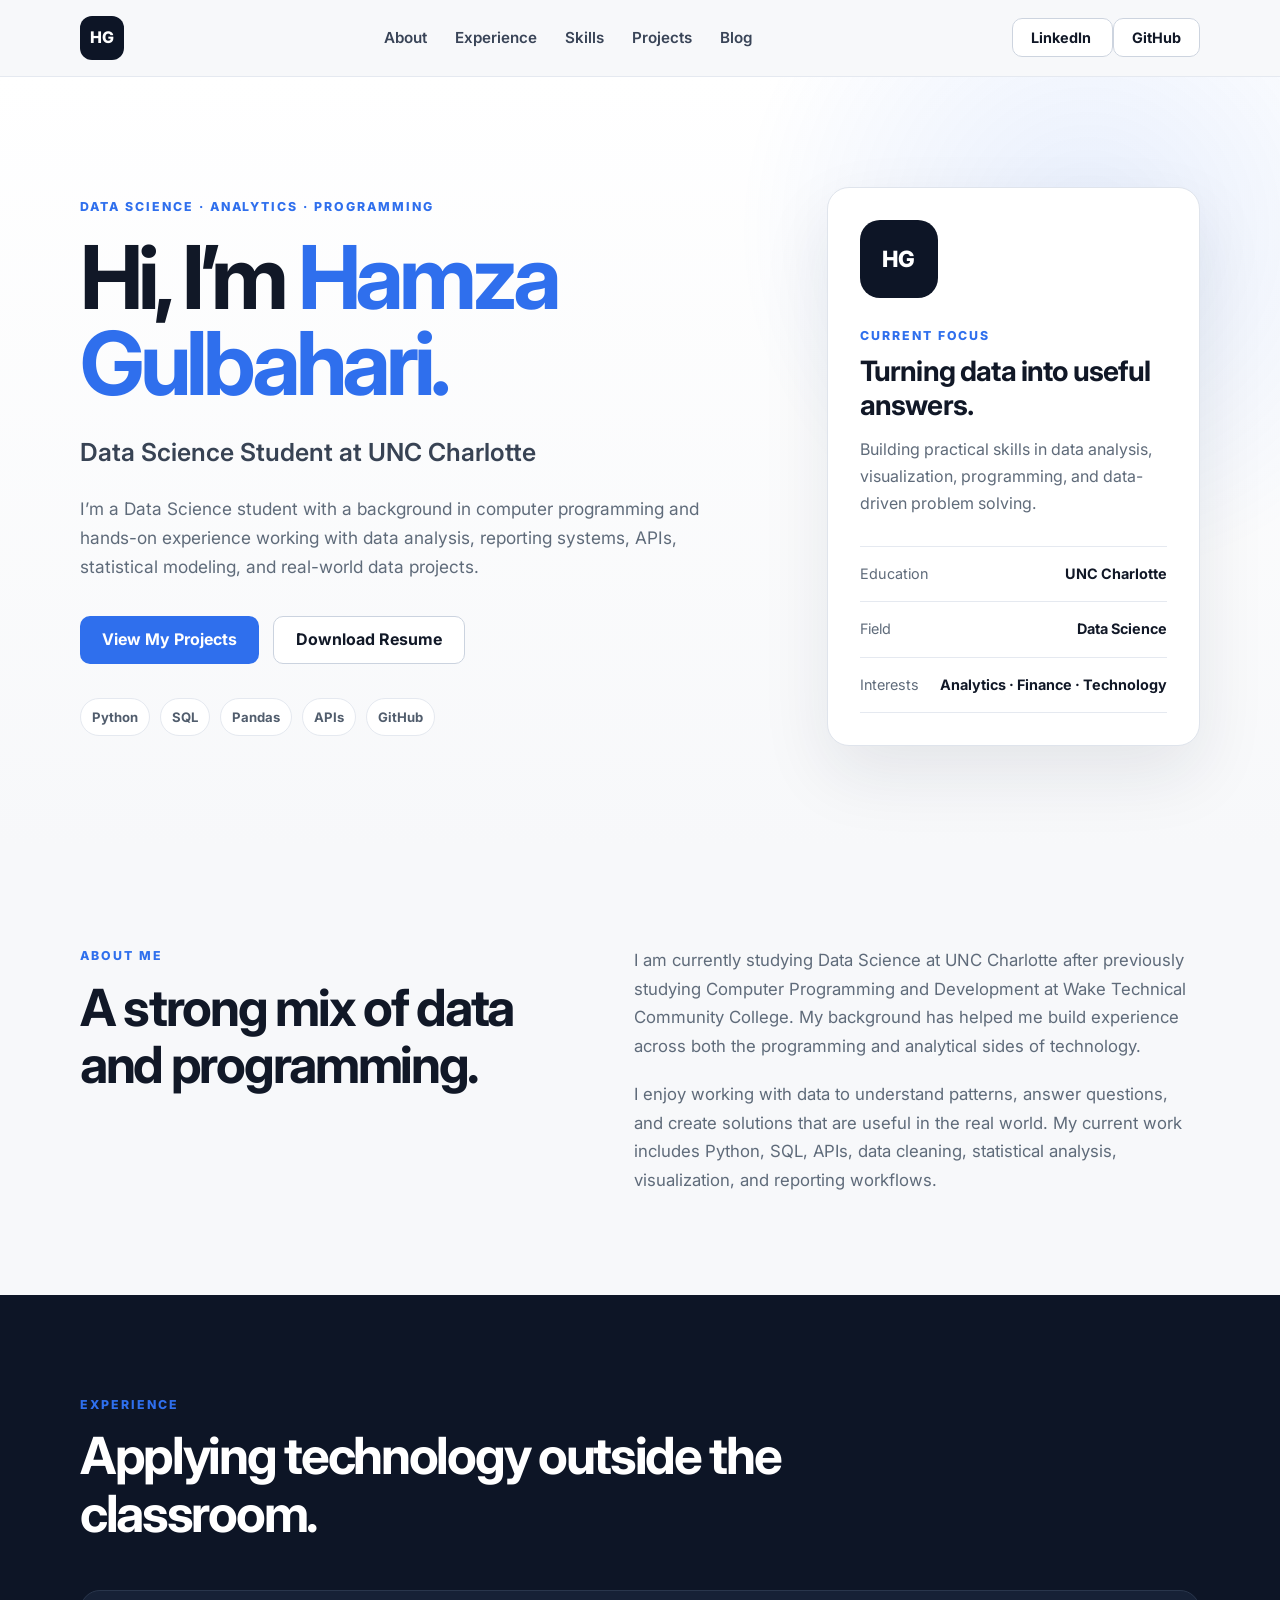
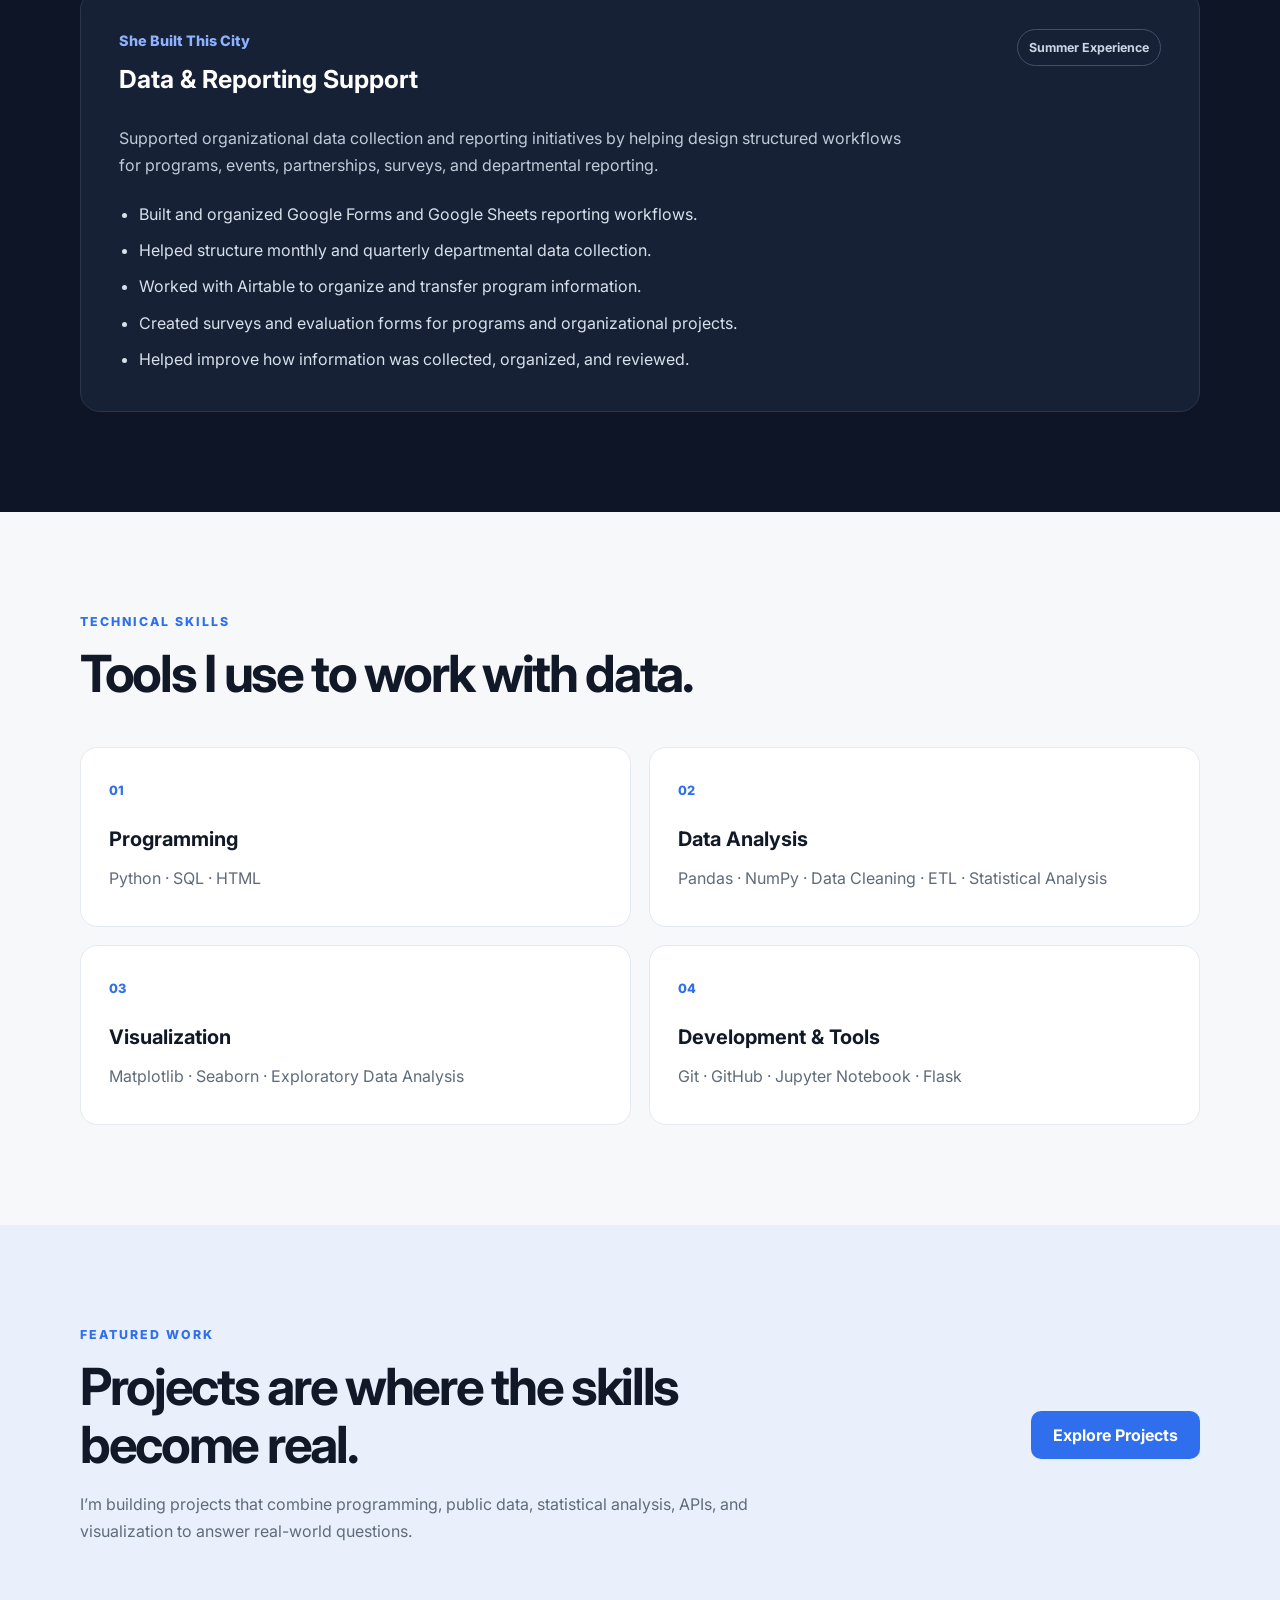
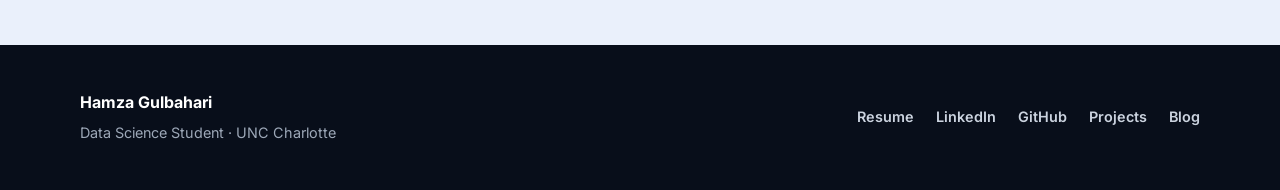
==== index(2).html @ db9c8059 "Add files via upload" ====
<!DOCTYPE html>
<html lang="en">
<head>
  <meta charset="UTF-8" />
  <meta name="viewport" content="width=device-width, initial-scale=1.0" />
  <meta name="description" content="Hamza Gulbahari - Data Science student portfolio featuring data analysis, programming, and real-world projects." />
  <title>Hamza Gulbahari | Data Science Portfolio</title>
  <link rel="preconnect" href="https://fonts.googleapis.com">
  <link rel="preconnect" href="https://fonts.gstatic.com" crossorigin>
  <link href="https://fonts.googleapis.com/css2?family=Inter:wght@400;500;600;700;800&display=swap" rel="stylesheet">
  <link rel="stylesheet" href="styles.css" />
</head>

<body>
  <header class="site-header">
    <div class="container nav">
      <a class="logo" href="index.html">HG</a>

      <nav class="nav-links" aria-label="Main navigation">
        <a href="#about">About</a>
        <a href="#experience">Experience</a>
        <a href="#skills">Skills</a>
        <a href="projects.html">Projects</a>
        <a href="blog/blog1.html">Blog</a>
      </nav>

      <div class="nav-actions">
        <a
          class="nav-button nav-button-linkedin"
          href="https://www.linkedin.com/in/hamza-gulbahari-58622428b"
          target="_blank"
          rel="noopener noreferrer"
        >
          LinkedIn
        </a>

        <a
          class="nav-button"
          href="https://github.com/HamzaG1111"
          target="_blank"
          rel="noopener noreferrer"
        >
          GitHub
        </a>
      </div>
    </div>
  </header>

  <main>
    <section class="hero">
      <div class="container hero-grid">
        <div class="hero-copy">
          <p class="eyebrow">DATA SCIENCE · ANALYTICS · PROGRAMMING</p>

          <h1>
            Hi, I’m <span>Hamza Gulbahari.</span>
          </h1>

          <h2>Data Science Student at UNC Charlotte</h2>

          <p class="hero-text">
            I’m a Data Science student with a background in computer programming
            and hands-on experience working with data analysis, reporting systems,
            APIs, statistical modeling, and real-world data projects.
          </p>

          <div class="hero-actions">
            <a class="button button-primary" href="projects.html">View My Projects</a>
            <a
              class="button button-secondary"
              href="Hamza_Gulbahari_Resume.pdf"
              download="Hamza_Gulbahari_Resume.pdf"
            >
              Download Resume
            </a>
          </div>

          <div class="quick-info">
            <span>Python</span>
            <span>SQL</span>
            <span>Pandas</span>
            <span>APIs</span>
            <span>GitHub</span>
          </div>
        </div>

        <aside class="profile-card">
          <div class="profile-mark">HG</div>

          <div>
            <p class="profile-label">CURRENT FOCUS</p>
            <h3>Turning data into useful answers.</h3>
            <p>
              Building practical skills in data analysis, visualization,
              programming, and data-driven problem solving.
            </p>
          </div>

          <div class="profile-details">
            <div>
              <span>Education</span>
              <strong>UNC Charlotte</strong>
            </div>
            <div>
              <span>Field</span>
              <strong>Data Science</strong>
            </div>
            <div>
              <span>Interests</span>
              <strong>Analytics · Finance · Technology</strong>
            </div>
          </div>
        </aside>
      </div>
    </section>

    <section class="section" id="about">
      <div class="container two-column">
        <div>
          <p class="section-label">ABOUT ME</p>
          <h2 class="section-title">A strong mix of data and programming.</h2>
        </div>

        <div class="about-copy">
          <p>
            I am currently studying Data Science at UNC Charlotte after previously
            studying Computer Programming and Development at Wake Technical Community
            College. My background has helped me build experience across both the
            programming and analytical sides of technology.
          </p>

          <p>
            I enjoy working with data to understand patterns, answer questions, and
            create solutions that are useful in the real world. My current work includes
            Python, SQL, APIs, data cleaning, statistical analysis, visualization,
            and reporting workflows.
          </p>
        </div>
      </div>
    </section>

    <section class="section section-dark" id="experience">
      <div class="container">
        <p class="section-label">EXPERIENCE</p>
        <h2 class="section-title">Applying technology outside the classroom.</h2>

        <article class="experience-card">
          <div class="experience-heading">
            <div>
              <p class="experience-company">She Built This City</p>
              <h3>Data & Reporting Support</h3>
            </div>

            <span class="experience-tag">Summer Experience</span>
          </div>

          <p class="experience-summary">
            Supported organizational data collection and reporting initiatives by
            helping design structured workflows for programs, events, partnerships,
            surveys, and departmental reporting.
          </p>

          <ul class="experience-list">
            <li>Built and organized Google Forms and Google Sheets reporting workflows.</li>
            <li>Helped structure monthly and quarterly departmental data collection.</li>
            <li>Worked with Airtable to organize and transfer program information.</li>
            <li>Created surveys and evaluation forms for programs and organizational projects.</li>
            <li>Helped improve how information was collected, organized, and reviewed.</li>
          </ul>
        </article>
      </div>
    </section>

    <section class="section" id="skills">
      <div class="container">
        <p class="section-label">TECHNICAL SKILLS</p>
        <h2 class="section-title">Tools I use to work with data.</h2>

        <div class="skills-grid">
          <article class="skill-card">
            <span class="skill-number">01</span>
            <h3>Programming</h3>
            <p>Python · SQL · HTML</p>
          </article>

          <article class="skill-card">
            <span class="skill-number">02</span>
            <h3>Data Analysis</h3>
            <p>Pandas · NumPy · Data Cleaning · ETL · Statistical Analysis</p>
          </article>

          <article class="skill-card">
            <span class="skill-number">03</span>
            <h3>Visualization</h3>
            <p>Matplotlib · Seaborn · Exploratory Data Analysis</p>
          </article>

          <article class="skill-card">
            <span class="skill-number">04</span>
            <h3>Development & Tools</h3>
            <p>Git · GitHub · Jupyter Notebook · Flask </p>
          </article>
        </div>
      </div>
    </section>

    <section class="section featured">
      <div class="container featured-content">
        <div>
          <p class="section-label">FEATURED WORK</p>
          <h2 class="section-title">Projects are where the skills become real.</h2>
          <p>
            I’m building projects that combine programming, public data, statistical
            analysis, APIs, and visualization to answer real-world questions.
          </p>
        </div>

        <a class="button button-primary" href="projects.html">Explore Projects</a>
      </div>
    </section>
  </main>

  <footer>
    <div class="container footer-content">
      <div>
        <strong>Hamza Gulbahari</strong>
        <p>Data Science Student · UNC Charlotte</p>
      </div>

      <div class="footer-links">
        <a href="Hamza_Gulbahari_Resume.pdf" target="_blank" rel="noopener">Resume</a>
        <a href="https://www.linkedin.com/in/hamza-gulbahari-58622428b" target="_blank" rel="noopener noreferrer">LinkedIn</a>
        <a href="https://github.com/HamzaG1111" target="_blank" rel="noopener noreferrer">GitHub</a>
        <a href="projects.html">Projects</a>
        <a href="blog/blog1.html">Blog</a>
      </div>
    </div>
  </footer>
</body>
</html>
---- styles.css ----
* {
  box-sizing: border-box;
  margin: 0;
  padding: 0;
}

:root {
  --background: #f7f8fa;
  --surface: #ffffff;
  --text: #111827;
  --muted: #5f6b7a;
  --dark: #0d1526;
  --dark-soft: #162136;
  --accent: #2f6fed;
  --accent-dark: #1f56c2;
  --border: #e5e9f0;
  --max-width: 1120px;
}

html {
  scroll-behavior: smooth;
}

body {
  font-family: "Inter", Arial, sans-serif;
  background: var(--background);
  color: var(--text);
  line-height: 1.7;
}

a {
  color: inherit;
  text-decoration: none;
}

.container {
  width: min(var(--max-width), calc(100% - 40px));
  margin: 0 auto;
}

.site-header {
  position: sticky;
  top: 0;
  z-index: 100;
  background: rgba(247, 248, 250, 0.94);
  border-bottom: 1px solid var(--border);
  backdrop-filter: blur(14px);
}

.nav {
  min-height: 76px;
  display: flex;
  align-items: center;
  justify-content: space-between;
  gap: 32px;
}

.logo {
  width: 44px;
  height: 44px;
  display: grid;
  place-items: center;
  border-radius: 12px;
  background: var(--dark);
  color: white;
  font-weight: 800;
  letter-spacing: -0.03em;
}

.nav-links {
  display: flex;
  align-items: center;
  gap: 28px;
  font-size: 0.95rem;
  font-weight: 600;
  color: #394457;
}

.nav-links a:hover,
.footer-links a:hover {
  color: var(--accent);
}

.nav-button {
  padding: 10px 18px;
  border: 1px solid #cdd4df;
  border-radius: 10px;
  font-size: 0.9rem;
  font-weight: 700;
  background: white;
}

.hero {
  padding: 110px 0 100px;
  background:
    radial-gradient(circle at 85% 20%, rgba(47, 111, 237, 0.11), transparent 28%),
    linear-gradient(180deg, #ffffff 0%, var(--background) 100%);
}

.hero-grid {
  display: grid;
  grid-template-columns: 1.35fr 0.75fr;
  align-items: center;
  gap: 75px;
}

.eyebrow,
.section-label,
.profile-label {
  font-size: 0.77rem;
  font-weight: 800;
  letter-spacing: 0.16em;
  color: var(--accent);
}

.hero h1 {
  max-width: 760px;
  margin-top: 16px;
  font-size: clamp(3rem, 7vw, 5.5rem);
  line-height: 0.98;
  letter-spacing: -0.06em;
}

.hero h1 span {
  color: var(--accent);
}

.hero h2 {
  margin-top: 25px;
  font-size: clamp(1.25rem, 2vw, 1.55rem);
  font-weight: 600;
  color: #384354;
}

.hero-text {
  max-width: 680px;
  margin-top: 20px;
  font-size: 1.08rem;
  color: var(--muted);
}

.hero-actions {
  display: flex;
  flex-wrap: wrap;
  gap: 14px;
  margin-top: 34px;
}

.button {
  display: inline-flex;
  align-items: center;
  justify-content: center;
  min-height: 48px;
  padding: 0 22px;
  border-radius: 10px;
  font-weight: 700;
  transition: transform 0.2s ease, background 0.2s ease;
}

.button:hover {
  transform: translateY(-2px);
}

.button-primary {
  background: var(--accent);
  color: white;
}

.button-primary:hover {
  background: var(--accent-dark);
}

.button-secondary {
  border: 1px solid #cbd3df;
  background: white;
}

.quick-info {
  display: flex;
  flex-wrap: wrap;
  gap: 10px;
  margin-top: 34px;
}

.quick-info span {
  padding: 7px 11px;
  border: 1px solid var(--border);
  border-radius: 999px;
  background: white;
  color: #515d6d;
  font-size: 0.82rem;
  font-weight: 700;
}

.profile-card {
  padding: 32px;
  border: 1px solid #dfe4ec;
  border-radius: 22px;
  background: white;
  box-shadow: 0 28px 70px rgba(21, 32, 51, 0.09);
}

.profile-mark {
  width: 78px;
  height: 78px;
  display: grid;
  place-items: center;
  margin-bottom: 28px;
  border-radius: 20px;
  background: var(--dark);
  color: white;
  font-size: 1.4rem;
  font-weight: 800;
}

.profile-card h3 {
  margin-top: 8px;
  font-size: 1.75rem;
  line-height: 1.2;
  letter-spacing: -0.03em;
}

.profile-card > div > p:last-child {
  margin-top: 14px;
  color: var(--muted);
}

.profile-details {
  margin-top: 28px;
  border-top: 1px solid var(--border);
}

.profile-details div {
  padding: 15px 0;
  display: flex;
  justify-content: space-between;
  gap: 20px;
  border-bottom: 1px solid var(--border);
}

.profile-details span {
  color: var(--muted);
  font-size: 0.9rem;
}

.profile-details strong {
  text-align: right;
  font-size: 0.9rem;
}

.section {
  padding: 100px 0;
}

.two-column {
  display: grid;
  grid-template-columns: 0.9fr 1.1fr;
  gap: 90px;
}

.section-title {
  max-width: 720px;
  margin-top: 12px;
  font-size: clamp(2rem, 4vw, 3.2rem);
  line-height: 1.12;
  letter-spacing: -0.045em;
}

.about-copy {
  color: var(--muted);
  font-size: 1.05rem;
}

.about-copy p + p {
  margin-top: 20px;
}

.section-dark {
  background: var(--dark);
  color: white;
}

.section-dark .section-title {
  color: white;
}

.experience-card {
  margin-top: 48px;
  padding: 38px;
  border: 1px solid #29364c;
  border-radius: 20px;
  background: var(--dark-soft);
}

.experience-heading {
  display: flex;
  justify-content: space-between;
  gap: 30px;
  align-items: flex-start;
}

.experience-company {
  color: #8fb2ff;
  font-size: 0.9rem;
  font-weight: 800;
}

.experience-heading h3 {
  margin-top: 4px;
  font-size: 1.55rem;
}

.experience-tag {
  padding: 7px 11px;
  border: 1px solid #425069;
  border-radius: 999px;
  color: #cbd5e5;
  font-size: 0.78rem;
  font-weight: 700;
}

.experience-summary {
  max-width: 800px;
  margin-top: 25px;
  color: #c0cad8;
}

.experience-list {
  margin: 22px 0 0 20px;
  color: #d8e0eb;
}

.experience-list li + li {
  margin-top: 9px;
}

.skills-grid {
  display: grid;
  grid-template-columns: repeat(2, 1fr);
  gap: 18px;
  margin-top: 45px;
}

.skill-card {
  min-height: 180px;
  padding: 28px;
  border: 1px solid var(--border);
  border-radius: 17px;
  background: white;
}

.skill-number {
  color: var(--accent);
  font-size: 0.8rem;
  font-weight: 800;
}

.skill-card h3 {
  margin-top: 18px;
  font-size: 1.25rem;
}

.skill-card p {
  margin-top: 9px;
  color: var(--muted);
}

.featured {
  background: #eaf0fb;
}

.featured-content {
  display: flex;
  justify-content: space-between;
  gap: 50px;
  align-items: center;
}

.featured-content p:not(.section-label) {
  max-width: 700px;
  margin-top: 18px;
  color: var(--muted);
}

footer {
  padding: 44px 0;
  background: #080e1a;
  color: white;
}

.footer-content {
  display: flex;
  justify-content: space-between;
  align-items: center;
  gap: 30px;
}

.footer-content p {
  margin-top: 5px;
  color: #9da8b8;
  font-size: 0.9rem;
}

.footer-links {
  display: flex;
  gap: 22px;
  color: #cbd3df;
  font-size: 0.9rem;
  font-weight: 600;
}

@media (max-width: 850px) {
  .nav-links {
    display: none;
  }

  .hero {
    padding-top: 75px;
  }

  .hero-grid,
  .two-column {
    grid-template-columns: 1fr;
    gap: 50px;
  }

  .skills-grid {
    grid-template-columns: 1fr;
  }

  .featured-content,
  .footer-content,
  .experience-heading {
    align-items: flex-start;
    flex-direction: column;
  }
}

@media (max-width: 520px) {
  .container {
    width: min(var(--max-width), calc(100% - 28px));
  }

  .nav-button {
    padding: 9px 13px;
  }

  .hero h1 {
    font-size: 3.25rem;
  }

  .section {
    padding: 72px 0;
  }

  .profile-card,
  .experience-card {
    padding: 24px;
  }
}


/* PROJECTS PAGE */
.active-link{color:var(--accent)!important;}
.projects-hero{padding:100px 0 75px;background:radial-gradient(circle at 80% 10%,rgba(47,111,237,.12),transparent 26%),white;border-bottom:1px solid var(--border);}
.projects-hero h1{margin-top:10px;font-size:clamp(3.2rem,8vw,6rem);line-height:1;letter-spacing:-.06em;}
.projects-hero>.container>p:last-child{max-width:720px;margin-top:22px;color:var(--muted);font-size:1.1rem;}
.project-section{background:var(--background);}
.project-grid{display:grid;grid-template-columns:repeat(2,1fr);gap:24px;}
.project-card{display:flex;flex-direction:column;min-height:470px;padding:30px;border:1px solid var(--border);border-radius:20px;background:white;transition:transform .2s ease,box-shadow .2s ease;}
.project-card:hover{transform:translateY(-4px);box-shadow:0 24px 55px rgba(21,32,51,.08);}
.project-featured-card{grid-column:1/-1;min-height:auto;background:linear-gradient(135deg,rgba(47,111,237,.08),transparent 45%),white;}
.project-card-top{display:flex;justify-content:space-between;align-items:center;gap:16px;}
.project-number{color:#9aa4b2;font-size:.8rem;font-weight:800;}
.status-badge{padding:6px 10px;border-radius:999px;background:#fff4d7;color:#8a5d00;font-size:.73rem;font-weight:800;}
.status-complete{background:#eaf1ff;color:#285fbf;}
.status-real{background:#e7f7ed;color:#237044;}
.project-body{margin-top:28px;}
.project-type{color:var(--accent);font-size:.75rem;font-weight:800;letter-spacing:.13em;}
.project-body h2{max-width:760px;margin-top:9px;font-size:clamp(1.65rem,3vw,2.25rem);line-height:1.15;letter-spacing:-.035em;}
.project-description{max-width:850px;margin-top:18px;color:var(--muted);}
.tech-tags{display:flex;flex-wrap:wrap;gap:8px;margin-top:24px;}
.tech-tags span{padding:6px 10px;border:1px solid #dce2eb;border-radius:8px;color:#4e5969;background:#fafbfd;font-size:.78rem;font-weight:700;}
.project-details{margin-top:26px;border-top:1px solid var(--border);}
.project-details div{padding:14px 0;display:grid;grid-template-columns:145px 1fr;gap:20px;border-bottom:1px solid var(--border);}
.project-details span{color:var(--muted);font-size:.82rem;}
.project-details strong{font-size:.88rem;font-weight:600;}
.project-actions{margin-top:24px;}
.project-link{color:var(--accent);font-size:.9rem;font-weight:800;}
.project-link:hover{color:var(--accent-dark);}
.projects-cta{padding:75px 0;background:#eaf0fb;}
.projects-cta-inner{display:flex;align-items:center;justify-content:space-between;gap:50px;}
.projects-cta h2{margin-top:8px;font-size:2rem;letter-spacing:-.03em;}
.projects-cta p:not(.section-label){max-width:650px;margin-top:8px;color:var(--muted);}
@media(max-width:850px){.project-grid{grid-template-columns:1fr;gap:24px}.project-featured-card{grid-column:auto}.projects-cta-inner{align-items:flex-start;flex-direction:column;}}
@media(max-width:520px){.project-card{padding:24px}.project-details div{grid-template-columns:1fr;gap:4px;}}
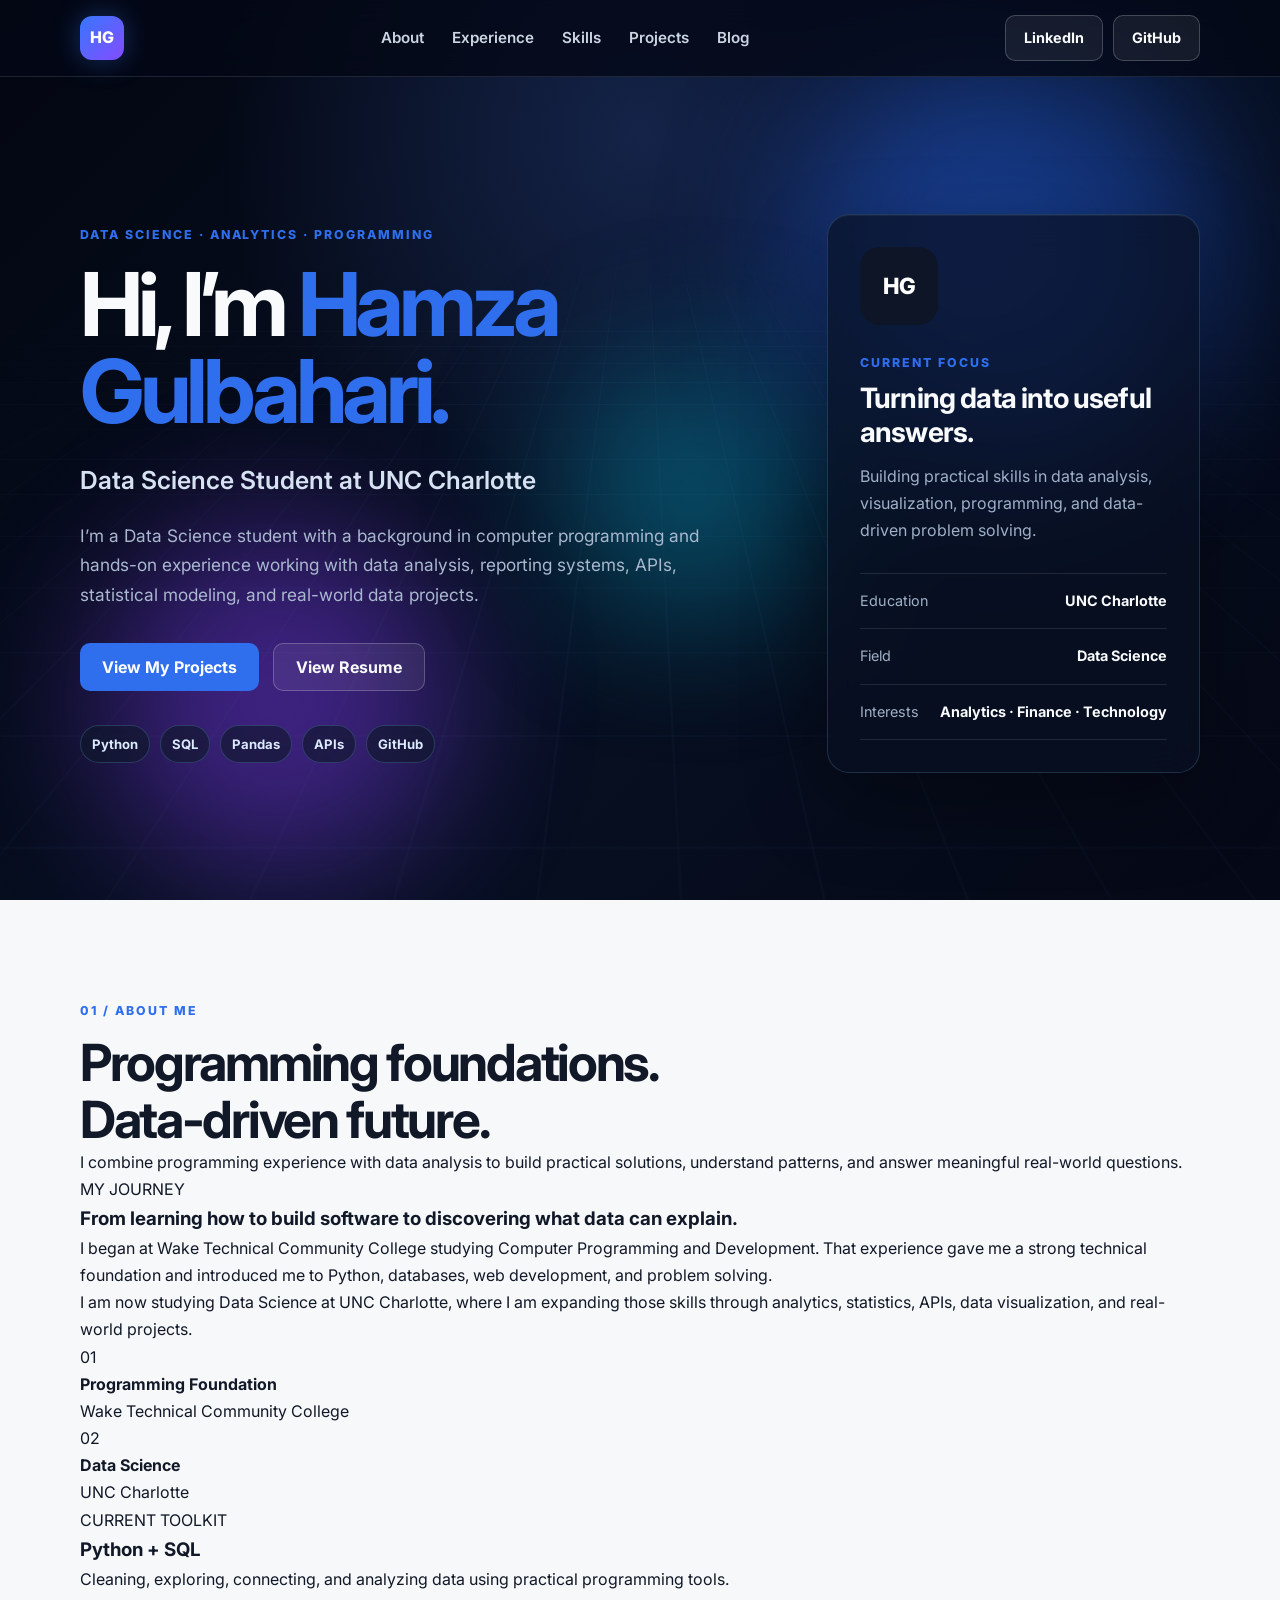
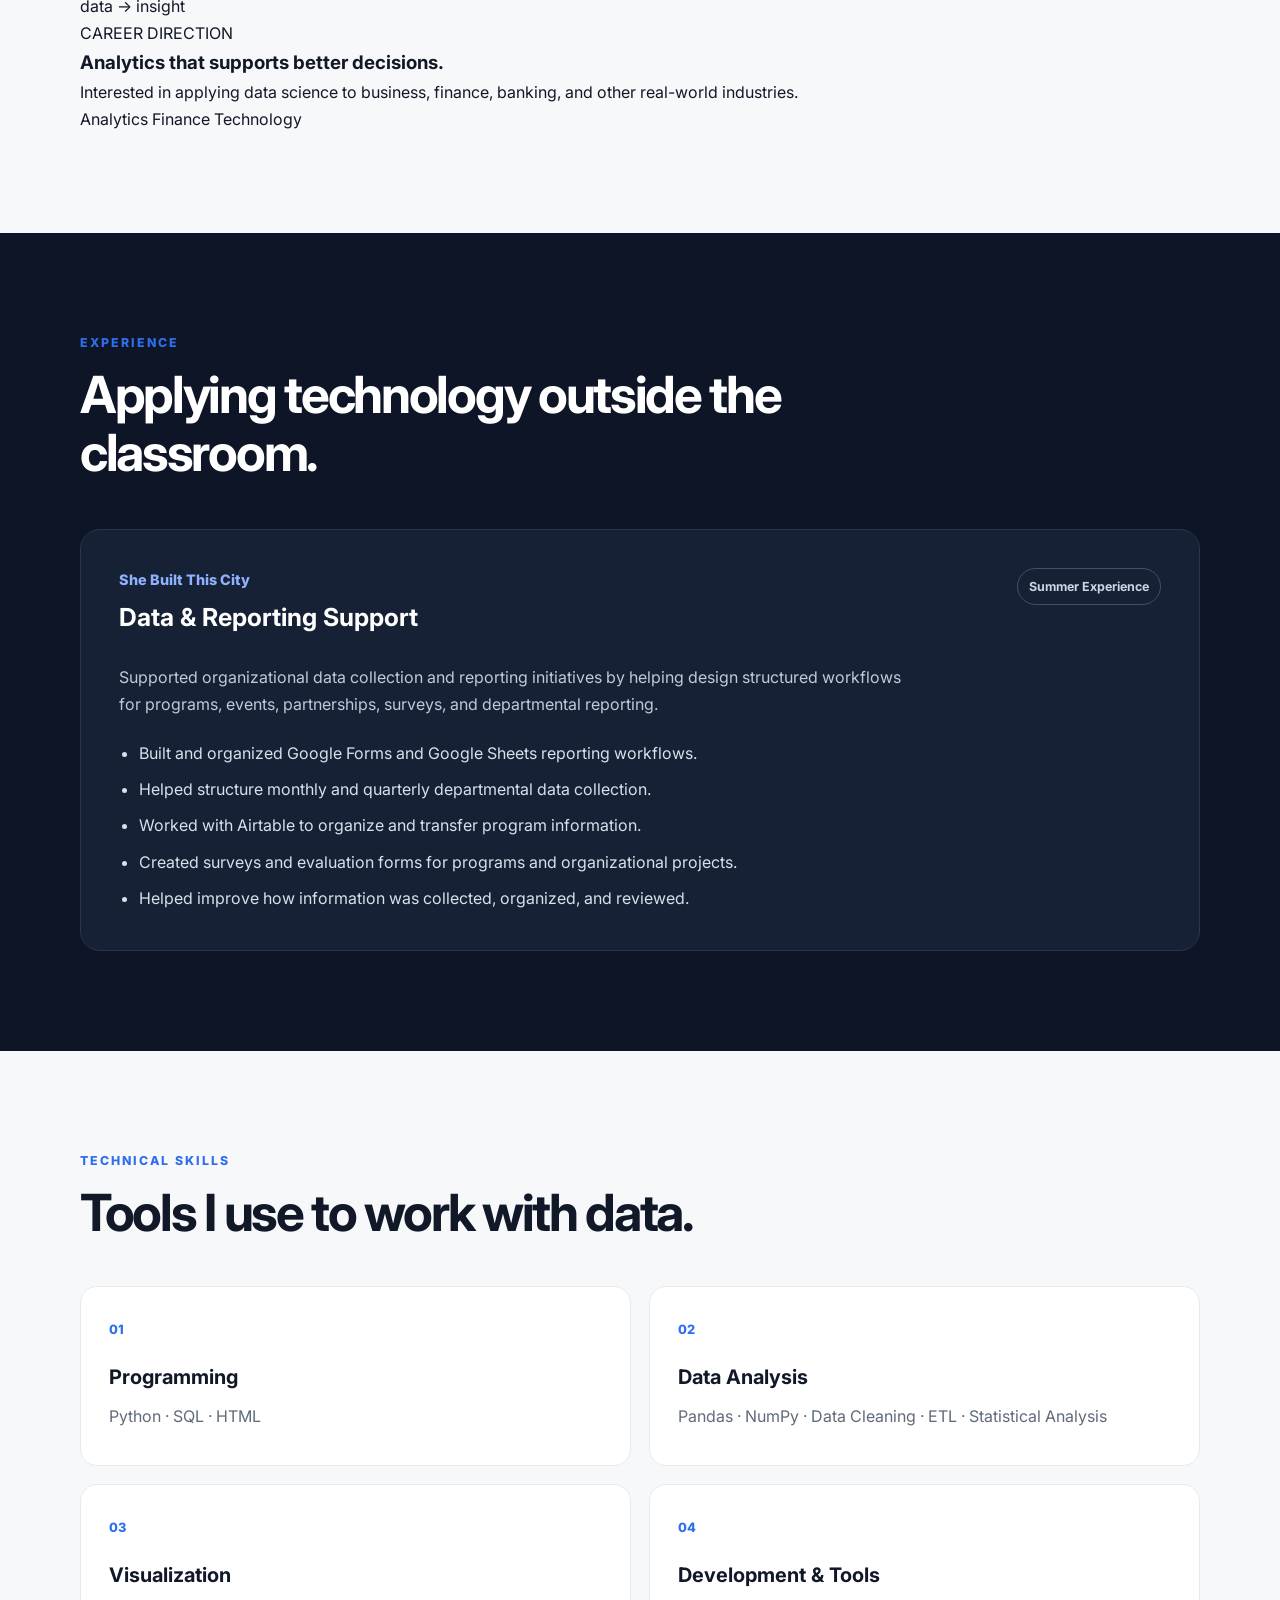
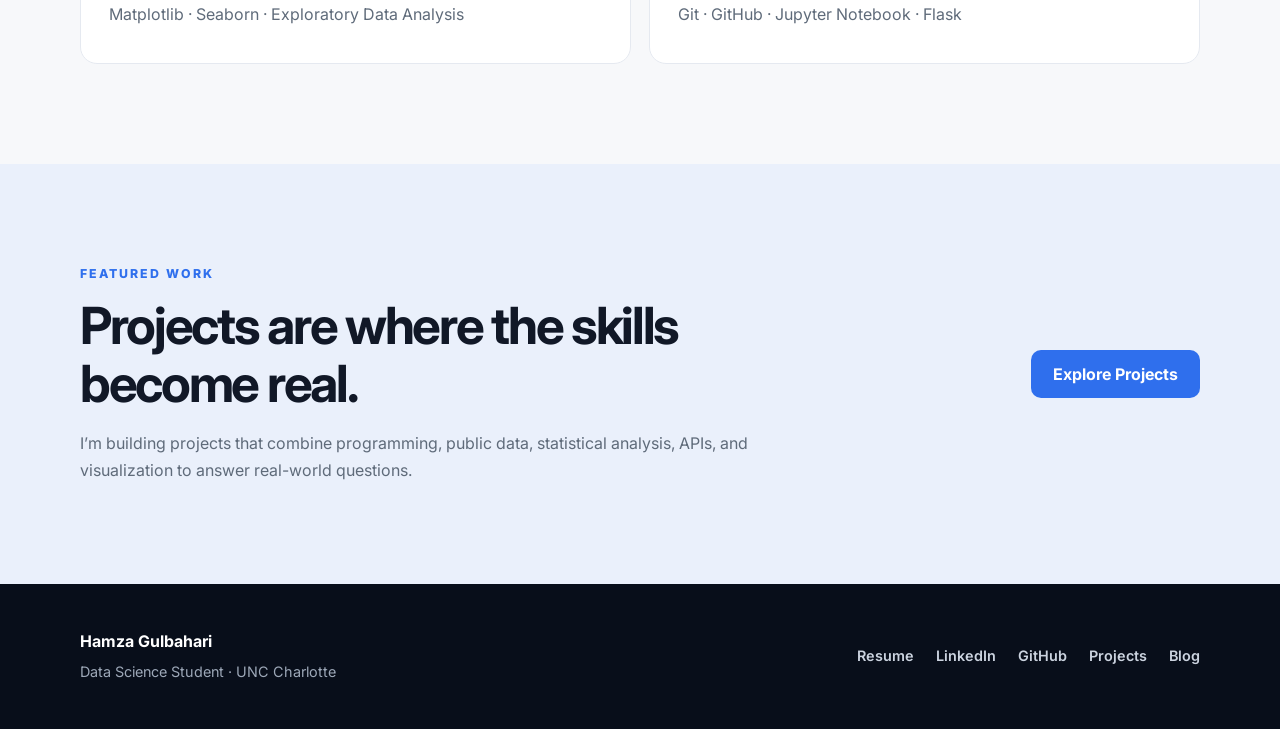
==== commit 3b7daf97: "Add files via upload" ====
--- a/index(2).html
+++ b/index(2).html
@@ -11,7 +11,17 @@
   <link rel="stylesheet" href="styles.css" />
 </head>
 
-<body>
+<body class="home-page">
+  <!-- Animated background -->
+  <div class="scroll-progress" aria-hidden="true"></div>
+
+  <div class="animated-background" aria-hidden="true">
+    <div class="background-grid"></div>
+    <div class="glow-orb glow-orb-one"></div>
+    <div class="glow-orb glow-orb-two"></div>
+    <div class="glow-orb glow-orb-three"></div>
+  </div>
+
   <header class="site-header">
     <div class="container nav">
       <a class="logo" href="index.html">HG</a>
@@ -68,10 +78,9 @@
             <a class="button button-primary" href="projects.html">View My Projects</a>
             <a
               class="button button-secondary"
-              href="Hamza_Gulbahari_Resume.pdf"
-              download="Hamza_Gulbahari_Resume.pdf"
+              href="resume.html"
             >
-              Download Resume
+              View Resume
             </a>
           </div>
 
@@ -114,27 +123,96 @@
       </div>
     </section>
 
-    <section class="section" id="about">
-      <div class="container two-column">
-        <div>
-          <p class="section-label">ABOUT ME</p>
-          <h2 class="section-title">A strong mix of data and programming.</h2>
-        </div>
-
-        <div class="about-copy">
-          <p>
-            I am currently studying Data Science at UNC Charlotte after previously
-            studying Computer Programming and Development at Wake Technical Community
-            College. My background has helped me build experience across both the
-            programming and analytical sides of technology.
+    <section class="section section-about" id="about">
+      <div class="container">
+        <div class="about-heading">
+          <div>
+            <p class="section-label">01 / ABOUT ME</p>
+            <h2 class="section-title">
+              Programming foundations.<br>
+              <span>Data-driven future.</span>
+            </h2>
+          </div>
+
+          <p class="about-introduction">
+            I combine programming experience with data analysis to build
+            practical solutions, understand patterns, and answer meaningful
+            real-world questions.
           </p>
-
-          <p>
-            I enjoy working with data to understand patterns, answer questions, and
-            create solutions that are useful in the real world. My current work includes
-            Python, SQL, APIs, data cleaning, statistical analysis, visualization,
-            and reporting workflows.
-          </p>
+        </div>
+
+        <div class="about-bento">
+          <article class="bento-card bento-card-main">
+            <p class="bento-label">MY JOURNEY</p>
+
+            <h3>
+              From learning how to build software to discovering what
+              <span>data can explain.</span>
+            </h3>
+
+            <p>
+              I began at Wake Technical Community College studying Computer
+              Programming and Development. That experience gave me a strong
+              technical foundation and introduced me to Python, databases,
+              web development, and problem solving.
+            </p>
+
+            <p>
+              I am now studying Data Science at UNC Charlotte, where I am
+              expanding those skills through analytics, statistics, APIs,
+              data visualization, and real-world projects.
+            </p>
+
+            <div class="journey">
+              <div class="journey-item">
+                <span>01</span>
+                <div>
+                  <strong>Programming Foundation</strong>
+                  <p>Wake Technical Community College</p>
+                </div>
+              </div>
+
+              <div class="journey-line"></div>
+
+              <div class="journey-item">
+                <span>02</span>
+                <div>
+                  <strong>Data Science</strong>
+                  <p>UNC Charlotte</p>
+                </div>
+              </div>
+            </div>
+          </article>
+
+          <article class="bento-card">
+            <p class="bento-label">CURRENT TOOLKIT</p>
+            <h3>Python + SQL</h3>
+            <p>
+              Cleaning, exploring, connecting, and analyzing data using
+              practical programming tools.
+            </p>
+
+            <div class="mini-code">
+              <span>data</span>
+              <span>→</span>
+              <span>insight</span>
+            </div>
+          </article>
+
+          <article class="bento-card">
+            <p class="bento-label">CAREER DIRECTION</p>
+            <h3>Analytics that supports better decisions.</h3>
+            <p>
+              Interested in applying data science to business, finance,
+              banking, and other real-world industries.
+            </p>
+
+            <div class="focus-tags">
+              <span>Analytics</span>
+              <span>Finance</span>
+              <span>Technology</span>
+            </div>
+          </article>
         </div>
       </div>
     </section>
@@ -228,7 +306,7 @@
       </div>
 
       <div class="footer-links">
-        <a href="Hamza_Gulbahari_Resume.pdf" target="_blank" rel="noopener">Resume</a>
+        <a href="resume.html">Resume</a>
         <a href="https://www.linkedin.com/in/hamza-gulbahari-58622428b" target="_blank" rel="noopener noreferrer">LinkedIn</a>
         <a href="https://github.com/HamzaG1111" target="_blank" rel="noopener noreferrer">GitHub</a>
         <a href="projects.html">Projects</a>
@@ -236,5 +314,7 @@
       </div>
     </div>
   </footer>
+
+  <script src="script.js"></script>
 </body>
 </html>
--- a/styles.css
+++ b/styles.css
@@ -81,13 +81,34 @@
   color: var(--accent);
 }
 
+.nav-actions {
+  display: flex;
+  align-items: center;
+  gap: 10px;
+}
+
 .nav-button {
+  display: inline-flex;
+  align-items: center;
+  justify-content: center;
   padding: 10px 18px;
   border: 1px solid #cdd4df;
   border-radius: 10px;
   font-size: 0.9rem;
   font-weight: 700;
   background: white;
+  transition: color 0.2s ease, border-color 0.2s ease, transform 0.2s ease;
+}
+
+.nav-button:hover {
+  color: var(--accent);
+  border-color: var(--accent);
+  transform: translateY(-1px);
+}
+
+.nav-button-linkedin {
+  color: var(--accent);
+  border-color: rgba(47, 111, 237, 0.35);
 }
 
 .hero {
@@ -443,6 +464,10 @@
 
   .nav-button {
     padding: 9px 13px;
+  }
+
+  .nav-actions {
+    gap: 7px;
   }
 
   .hero h1 {
@@ -494,3 +519,674 @@
 .projects-cta p:not(.section-label){max-width:650px;margin-top:8px;color:var(--muted);}
 @media(max-width:850px){.project-grid{grid-template-columns:1fr;gap:24px}.project-featured-card{grid-column:auto}.projects-cta-inner{align-items:flex-start;flex-direction:column;}}
 @media(max-width:520px){.project-card{padding:24px}.project-details div{grid-template-columns:1fr;gap:4px;}}
+
+
+/* RESUME PAGE */
+.resume-page {
+  min-height: calc(100vh - 76px);
+  padding: 80px 0 100px;
+  background:
+    radial-gradient(circle at 88% 5%, rgba(47, 111, 237, 0.12), transparent 25%),
+    linear-gradient(180deg, #ffffff 0%, var(--background) 100%);
+}
+
+.resume-intro {
+  display: flex;
+  align-items: flex-end;
+  justify-content: space-between;
+  gap: 45px;
+}
+
+.resume-intro h1 {
+  margin-top: 10px;
+  font-size: clamp(3rem, 7vw, 5.25rem);
+  line-height: 1;
+  letter-spacing: -0.055em;
+}
+
+.resume-intro-copy {
+  max-width: 680px;
+  margin-top: 18px;
+  color: var(--muted);
+  font-size: 1.05rem;
+}
+
+.resume-actions {
+  display: flex;
+  flex-wrap: wrap;
+  justify-content: flex-end;
+  gap: 12px;
+}
+
+.button-icon {
+  width: 19px;
+  height: 19px;
+  margin-right: 9px;
+  flex: 0 0 auto;
+}
+
+.resume-viewer {
+  margin-top: 45px;
+  padding: 12px;
+  border: 1px solid #dce2eb;
+  border-radius: 18px;
+  background: white;
+  box-shadow: 0 24px 65px rgba(21, 32, 51, 0.1);
+}
+
+.resume-document {
+  display: block;
+  width: 100%;
+  height: 1050px;
+  border: 0;
+  border-radius: 10px;
+  background: #eef1f5;
+}
+
+.resume-fallback {
+  padding: 50px 25px;
+  text-align: center;
+  color: var(--muted);
+}
+
+.resume-fallback a {
+  color: var(--accent);
+  font-weight: 700;
+}
+
+@media (max-width: 850px) {
+  .resume-intro {
+    align-items: flex-start;
+    flex-direction: column;
+  }
+
+  .resume-actions {
+    justify-content: flex-start;
+  }
+
+  .resume-document {
+    height: 850px;
+  }
+}
+
+@media (max-width: 520px) {
+  .resume-page {
+    padding: 60px 0 72px;
+  }
+
+  .resume-actions .button {
+    width: 100%;
+  }
+
+  .resume-viewer {
+    padding: 6px;
+    border-radius: 13px;
+  }
+
+  .resume-document {
+    height: 72vh;
+    min-height: 560px;
+  }
+}
+/* CINEMATIC HOMEPAGE */
+
+.home-page {
+  overflow-x: hidden;
+}
+
+.home-page .site-header {
+  background: rgba(5, 8, 22, 0.78);
+  border-bottom-color: rgba(148, 163, 184, 0.18);
+  color: #f8fafc;
+}
+
+.home-page .logo {
+  background: linear-gradient(135deg, #3677ff, #854cff);
+  box-shadow: 0 0 28px rgba(54, 119, 255, 0.35);
+}
+
+.home-page .nav-links {
+  color: #cbd5e1;
+}
+
+.home-page .nav-button {
+  color: #f8fafc;
+  background: rgba(255, 255, 255, 0.07);
+  border-color: rgba(255, 255, 255, 0.2);
+}
+
+.home-page .nav-button:hover {
+  color: #7dd3fc;
+  border-color: #5b8cff;
+  background: rgba(91, 140, 255, 0.12);
+}
+
+.home-page .hero {
+  position: relative;
+  min-height: calc(100vh - 76px);
+  display: flex;
+  align-items: center;
+  color: #f8fafc;
+  background: transparent;
+}
+
+.home-page .hero h2 {
+  color: #d6e2f2;
+}
+
+.home-page .hero-text {
+  color: #a9b8cf;
+}
+
+.home-page .button-secondary {
+  color: #f8fafc;
+  background: rgba(255, 255, 255, 0.07);
+  border-color: rgba(255, 255, 255, 0.22);
+  backdrop-filter: blur(12px);
+}
+
+.home-page .button-secondary:hover {
+  border-color: #5b8cff;
+  background: rgba(91, 140, 255, 0.14);
+}
+
+.home-page .quick-info span {
+  color: #dbeafe;
+  background: rgba(15, 23, 42, 0.62);
+  border-color: rgba(125, 211, 252, 0.2);
+  backdrop-filter: blur(12px);
+}
+
+.home-page .profile-card {
+  color: #f8fafc;
+  background: rgba(9, 16, 35, 0.7);
+  border-color: rgba(125, 211, 252, 0.18);
+  box-shadow:
+    0 30px 80px rgba(0, 0, 0, 0.35),
+    inset 0 1px 0 rgba(255, 255, 255, 0.06);
+  backdrop-filter: blur(18px);
+}
+
+.home-page .profile-card > div > p:last-child,
+.home-page .profile-details span {
+  color: #9fb0c7;
+}
+
+.home-page .profile-details,
+.home-page .profile-details div {
+  border-color: rgba(148, 163, 184, 0.17);
+}
+
+.home-page main,
+.home-page footer {
+  position: relative;
+  z-index: 1;
+}
+
+.home-page .section {
+  background: var(--background);
+}
+
+.home-page .section-dark {
+  background: var(--dark);
+}
+
+.home-page .featured {
+  background: #eaf0fb;
+}
+
+
+.animated-background {
+  position: fixed;
+  inset: 0;
+  z-index: 0;
+  overflow: hidden;
+  pointer-events: none;
+  background:
+    radial-gradient(circle at 50% 15%, #142348 0%, transparent 42%),
+    linear-gradient(135deg, #030611 0%, #071022 55%, #050816 100%);
+}
+
+.background-grid {
+  position: absolute;
+  inset: -40%;
+  opacity: 0.25;
+  background-image:
+    linear-gradient(rgba(96, 165, 250, 0.16) 1px, transparent 1px),
+    linear-gradient(90deg, rgba(96, 165, 250, 0.16) 1px, transparent 1px);
+  background-size: 65px 65px;
+  transform: perspective(700px) rotateX(62deg) translateY(-5%);
+  animation: gridMovement 18s linear infinite;
+  -webkit-mask-image: radial-gradient(circle, black 20%, transparent 70%);
+  mask-image: radial-gradient(circle, black 20%, transparent 70%);
+}
+
+.glow-orb {
+  position: absolute;
+  border-radius: 50%;
+  filter: blur(75px);
+  opacity: 0.48;
+  will-change: transform;
+}
+
+.glow-orb-one {
+  width: 420px;
+  height: 420px;
+  top: 5%;
+  right: 5%;
+  background: #2563eb;
+  animation: floatOne 11s ease-in-out infinite alternate;
+}
+
+.glow-orb-two {
+  width: 350px;
+  height: 350px;
+  bottom: 3%;
+  left: 8%;
+  background: #7c3aed;
+  animation: floatTwo 14s ease-in-out infinite alternate;
+}
+
+.glow-orb-three {
+  width: 260px;
+  height: 260px;
+  top: 40%;
+  left: 44%;
+  background: #0891b2;
+  animation: floatThree 9s ease-in-out infinite alternate;
+}
+
+.scroll-progress {
+  position: fixed;
+  top: 0;
+  left: 0;
+  z-index: 1000;
+  width: 0;
+  height: 3px;
+  background: linear-gradient(90deg, #38bdf8, #6366f1, #a855f7);
+  box-shadow: 0 0 14px rgba(56, 189, 248, 0.8);
+}
+
+@keyframes gridMovement {
+  from {
+    transform: perspective(700px) rotateX(62deg) translateY(-5%);
+  }
+
+  to {
+    transform: perspective(700px) rotateX(62deg) translateY(60px);
+  }
+}
+
+@keyframes floatOne {
+  to {
+    transform: translate(-90px, 70px) scale(1.15);
+  }
+}
+
+@keyframes floatTwo {
+  to {
+    transform: translate(110px, -80px) scale(0.9);
+  }
+}
+
+@keyframes floatThree {
+  to {
+    transform: translate(-50px, 90px) scale(1.2);
+  }
+}
+
+@media (prefers-reduced-motion: reduce) {
+  .background-grid,
+  .glow-orb {
+    animation: none;
+  }
+}
+
+
+.glow-orb-one {
+  translate: 0 var(--orb-one-scroll, 0);
+}
+
+.glow-orb-two {
+  translate: 0 var(--orb-two-scroll, 0);
+}
+
+.glow-orb-three {
+  translate: 0 var(--orb-three-scroll, 0);
+}
+
+.reveal-on-scroll {
+  opacity: 0;
+  transform: translateY(42px);
+  transition:
+    opacity 0.8s ease var(--reveal-delay, 0ms),
+    transform 0.8s cubic-bezier(0.16, 1, 0.3, 1)
+      var(--reveal-delay, 0ms);
+}
+
+.reveal-on-scroll.is-visible {
+  opacity: 1;
+  transform: translateY(0);
+}
+
+.cursor-light {
+  position: fixed;
+  top: 0;
+  left: 0;
+  z-index: 0;
+  width: 550px;
+  height: 550px;
+  border-radius: 50%;
+  pointer-events: none;
+  opacity: 0;
+  background: radial-gradient(
+    circle,
+    rgba(56, 189, 248, 0.12) 0%,
+    rgba(99, 102, 241, 0.06) 35%,
+    transparent 70%
+  );
+  transition: opacity 0.4s ease;
+  will-change: transform;
+}
+
+.cursor-light-visible {
+  opacity: 1;
+}
+
+.profile-card,
+.skill-card,
+.experience-card {
+  transform-style: preserve-3d;
+  will-change: transform;
+  transition:
+    transform 0.2s ease,
+    box-shadow 0.25s ease,
+    border-color 0.25s ease;
+}
+
+.home-page .profile-card:hover {
+  border-color: rgba(96, 165, 250, 0.45);
+  box-shadow:
+    0 38px 95px rgba(0, 0, 0, 0.42),
+    0 0 45px rgba(37, 99, 235, 0.12);
+}
+
+.home-page .hero-copy > * {
+  opacity: 0;
+  animation: heroEntrance 0.8s cubic-bezier(0.16, 1, 0.3, 1) forwards;
+}
+
+.home-page .hero-copy > *:nth-child(1) {
+  animation-delay: 0.1s;
+}
+
+.home-page .hero-copy > *:nth-child(2) {
+  animation-delay: 0.2s;
+}
+
+.home-page .hero-copy > *:nth-child(3) {
+  animation-delay: 0.3s;
+}
+
+.home-page .hero-copy > *:nth-child(4) {
+  animation-delay: 0.4s;
+}
+
+.home-page .hero-copy > *:nth-child(5) {
+  animation-delay: 0.5s;
+}
+
+.home-page .hero-copy > *:nth-child(6) {
+  animation-delay: 0.6s;
+}
+
+.home-page .profile-card {
+  opacity: 0;
+  animation: profileEntrance 1s cubic-bezier(0.16, 1, 0.3, 1)
+    0.45s forwards;
+}
+
+@keyframes heroEntrance {
+  from {
+    opacity: 0;
+    transform: translateY(35px);
+  }
+
+  to {
+    opacity: 1;
+    transform: translateY(0);
+  }
+}
+
+@keyframes profileEntrance {
+  from {
+    opacity: 0;
+    transform: translateX(55px) scale(0.96);
+  }
+
+  to {
+    opacity: 1;
+    transform: translateX(0) scale(1);
+  }
+}
+
+@media (prefers-reduced-motion: reduce) {
+  .reveal-on-scroll,
+  .home-page .hero-copy > *,
+  .home-page .profile-card {
+    opacity: 1;
+    transform: none;
+    animation: none;
+    transition: none;
+  }
+
+
+.home-page .section-about {
+  position: relative;
+  overflow: hidden;
+  color: #f8fafc;
+  background:
+    radial-gradient(
+      circle at 85% 20%,
+      rgba(37, 99, 235, 0.12),
+      transparent 28%
+    ),
+    #070b16;
+  border-top: 1px solid rgba(148, 163, 184, 0.12);
+}
+
+.about-heading {
+  display: grid;
+  grid-template-columns: 1.1fr 0.9fr;
+  align-items: end;
+  gap: 70px;
+  padding-bottom: 45px;
+  border-bottom: 1px solid rgba(148, 163, 184, 0.16);
+}
+
+.section-about .section-title span {
+  color: #5b8cff;
+}
+
+.about-introduction {
+  max-width: 540px;
+  color: #9fb0c7;
+  font-size: 1.08rem;
+}
+
+.about-bento {
+  display: grid;
+  grid-template-columns: 1.35fr 0.85fr;
+  gap: 20px;
+  margin-top: 45px;
+}
+
+.bento-card {
+  position: relative;
+  overflow: hidden;
+  padding: 32px;
+  border: 1px solid rgba(125, 211, 252, 0.15);
+  border-radius: 20px;
+  background:
+    linear-gradient(
+      145deg,
+      rgba(17, 28, 52, 0.9),
+      rgba(8, 14, 29, 0.82)
+    );
+  box-shadow:
+    inset 0 1px 0 rgba(255, 255, 255, 0.05),
+    0 24px 55px rgba(0, 0, 0, 0.18);
+  transition:
+    transform 0.3s ease,
+    border-color 0.3s ease,
+    box-shadow 0.3s ease;
+}
+
+.bento-card::before {
+  content: "";
+  position: absolute;
+  width: 180px;
+  height: 180px;
+  top: -90px;
+  right: -70px;
+  border-radius: 50%;
+  background: rgba(59, 130, 246, 0.12);
+  filter: blur(25px);
+}
+
+.bento-card:hover {
+  transform: translateY(-7px);
+  border-color: rgba(96, 165, 250, 0.42);
+  box-shadow:
+    0 30px 70px rgba(0, 0, 0, 0.3),
+    0 0 35px rgba(37, 99, 235, 0.08);
+}
+
+.bento-card-main {
+  grid-row: span 2;
+  padding: 42px;
+}
+
+.bento-label {
+  color: #60a5fa;
+  font-size: 0.74rem;
+  font-weight: 800;
+  letter-spacing: 0.16em;
+}
+
+.bento-card h3 {
+  position: relative;
+  margin-top: 18px;
+  font-size: 1.65rem;
+  line-height: 1.25;
+  letter-spacing: -0.035em;
+}
+
+.bento-card-main h3 {
+  max-width: 650px;
+  font-size: clamp(1.9rem, 3.4vw, 2.75rem);
+}
+
+.bento-card h3 span {
+  color: #6ea0ff;
+}
+
+.bento-card > p:not(.bento-label) {
+  position: relative;
+  margin-top: 18px;
+  color: #9fb0c7;
+}
+
+.journey {
+  margin-top: 35px;
+}
+
+.journey-item {
+  display: flex;
+  align-items: center;
+  gap: 16px;
+}
+
+.journey-item > span {
+  width: 42px;
+  height: 42px;
+  display: grid;
+  place-items: center;
+  flex: 0 0 auto;
+  border: 1px solid rgba(96, 165, 250, 0.35);
+  border-radius: 12px;
+  color: #7dd3fc;
+  background: rgba(37, 99, 235, 0.1);
+  font-size: 0.75rem;
+  font-weight: 800;
+}
+
+.journey-item p {
+  color: #8292a9;
+  font-size: 0.86rem;
+}
+
+.journey-line {
+  width: 1px;
+  height: 28px;
+  margin-left: 21px;
+  background: linear-gradient(#60a5fa, rgba(96, 165, 250, 0.1));
+}
+
+.mini-code {
+  display: flex;
+  align-items: center;
+  gap: 12px;
+  margin-top: 28px;
+  color: #7dd3fc;
+  font-family: monospace;
+  font-weight: 700;
+}
+
+.mini-code span {
+  padding: 7px 10px;
+  border-radius: 8px;
+  background: rgba(37, 99, 235, 0.1);
+}
+
+.focus-tags {
+  display: flex;
+  flex-wrap: wrap;
+  gap: 8px;
+  margin-top: 25px;
+}
+
+.focus-tags span {
+  padding: 7px 10px;
+  border: 1px solid rgba(125, 211, 252, 0.18);
+  border-radius: 999px;
+  color: #b7c8dc;
+  font-size: 0.76rem;
+  font-weight: 700;
+}
+
+@media (max-width: 850px) {
+  .about-heading,
+  .about-bento {
+    grid-template-columns: 1fr;
+  }
+
+  .about-heading {
+    gap: 25px;
+  }
+
+  .bento-card-main {
+    grid-row: auto;
+  }
+}
+
+@media (max-width: 520px) {
+  .bento-card,
+  .bento-card-main {
+    padding: 25px;
+  }
+}
+  .cursor-light {
+    display: none;
+  }
+}
